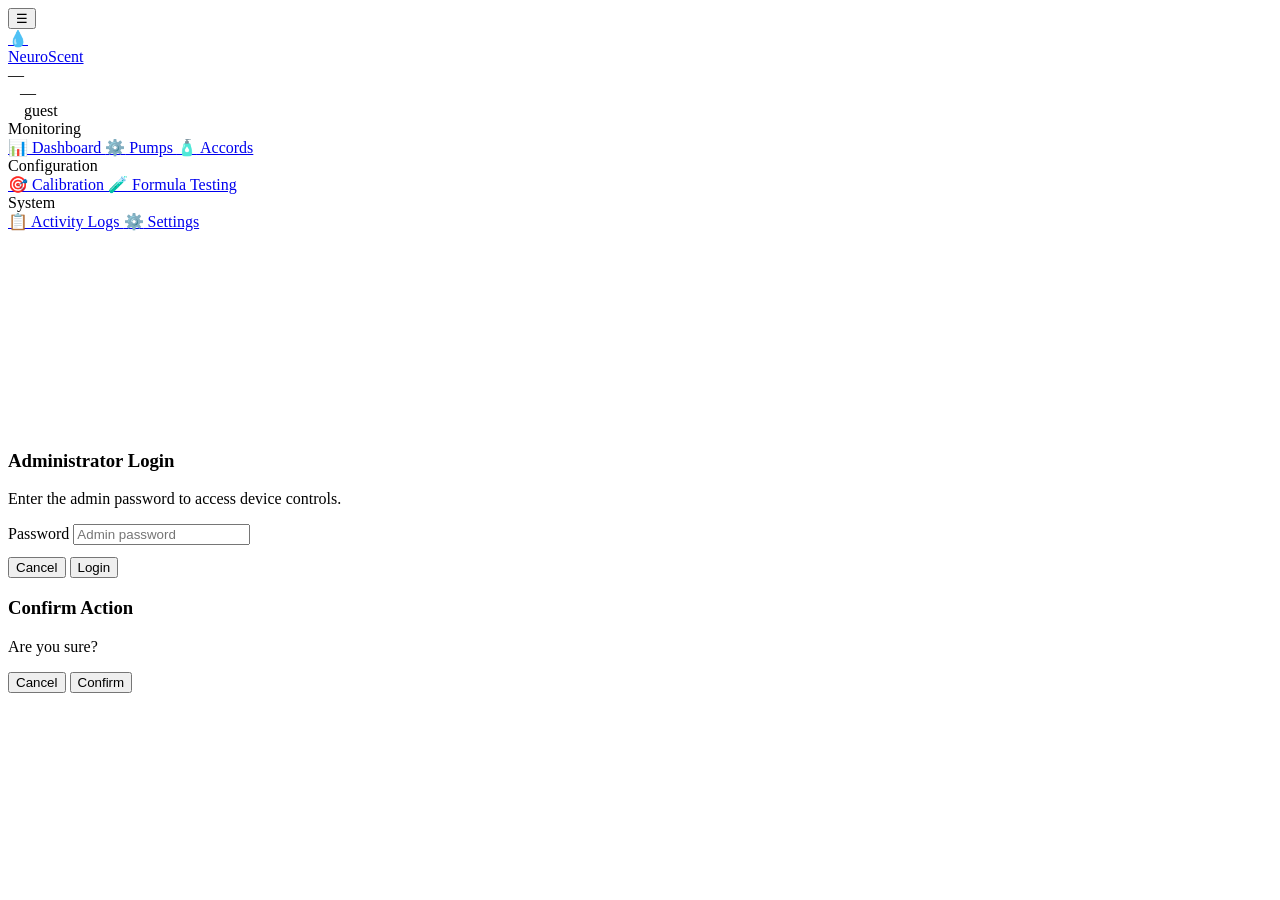
==== data/index.html @ a0322654 "feat(M1-M12): implement complete web management interface Milestones 1-12 implemented on feature/esp" ====
<!DOCTYPE html>
<html lang="en">
<head>
  <meta charset="UTF-8"/>
  <meta name="viewport" content="width=device-width,initial-scale=1.0"/>
  <meta name="description" content="NeuroScent — AI-Powered Perfume Dispenser Management Dashboard"/>
  <meta name="theme-color" content="#0a0c14"/>
  <title>NeuroScent Dashboard</title>
  <link rel="stylesheet" href="/style.css"/>
</head>
<body>
<div class="app-layout" id="app">

  <!-- ====== TOPBAR ====== -->
  <header class="topbar">
    <button class="btn-mobile-menu" id="menu-toggle" title="Toggle menu" onclick="toggleSidebar()">☰</button>
    <a class="topbar-brand" href="#" onclick="navigate('dashboard');return false;">
      <div class="brand-dot">💧</div>
      <span>NeuroScent</span>
    </a>
    <div class="topbar-spacer"></div>
    <div class="topbar-status">
      <div class="status-dot" id="wifi-dot"></div>
      <span id="wifi-label">—</span>
    </div>
    <div class="topbar-status" style="margin-left:12px;">
      <div class="status-dot" id="sys-dot"></div>
      <span id="sys-label">—</span>
    </div>
    <div class="topbar-auth" style="margin-left:16px;">
      <span class="role-badge" id="role-badge">guest</span>
      <button class="btn-login"  id="btn-login"  onclick="showLoginModal()" style="display:none">Login</button>
      <button class="btn-logout" id="btn-logout" onclick="logout()" style="display:none">Logout</button>
    </div>
  </header>

  <!-- ====== SIDEBAR ====== -->
  <aside class="sidebar" id="sidebar">
    <div class="nav-section-label">Monitoring</div>
    <a class="nav-item" data-page="dashboard" href="#" onclick="navigate('dashboard');return false;">
      <span class="nav-icon">📊</span> Dashboard
    </a>
    <a class="nav-item" data-page="pumps" href="#" onclick="navigate('pumps');return false;">
      <span class="nav-icon">⚙️</span> Pumps
    </a>
    <a class="nav-item" data-page="accords" href="#" onclick="navigate('accords');return false;">
      <span class="nav-icon">🧴</span> Accords
    </a>
    <div class="nav-section-label">Configuration</div>
    <a class="nav-item" data-page="calibration" href="#" onclick="navigate('calibration');return false;">
      <span class="nav-icon">🎯</span> Calibration
    </a>
    <a class="nav-item" data-page="formula" href="#" onclick="navigate('formula');return false;">
      <span class="nav-icon">🧪</span> Formula Testing
    </a>
    <div class="nav-section-label">System</div>
    <a class="nav-item" data-page="logs" href="#" onclick="navigate('logs');return false;">
      <span class="nav-icon">📋</span> Activity Logs
    </a>
    <a class="nav-item" data-page="settings" href="#" onclick="navigate('settings');return false;">
      <span class="nav-icon">⚙️</span> Settings
    </a>
  </aside>

  <!-- ====== MAIN CONTENT ====== -->
  <main class="main-content" id="page-content">
    <!-- Injected by app.js -->
    <div class="flex-center" style="height:200px;">
      <div class="spinner"></div>
    </div>
  </main>

</div>

<!-- ====== TOAST CONTAINER ====== -->
<div id="toast-container"></div>

<!-- ====== LOGIN MODAL ====== -->
<div class="modal-overlay hidden" id="login-modal" onclick="if(event.target===this)hideLoginModal()">
  <div class="modal">
    <h3>Administrator Login</h3>
    <p>Enter the admin password to access device controls.</p>
    <div class="form-group">
      <label class="form-label" for="login-pass">Password</label>
      <input class="form-input" type="password" id="login-pass" placeholder="Admin password"
             onkeydown="if(event.key==='Enter')submitLogin()"/>
    </div>
    <div id="login-error" class="text-error hidden" style="font-size:0.85rem;margin-bottom:12px;"></div>
    <div class="modal-actions">
      <button class="btn btn-ghost" onclick="hideLoginModal()">Cancel</button>
      <button class="btn btn-primary" id="login-btn" onclick="submitLogin()">Login</button>
    </div>
  </div>
</div>

<!-- ====== CONFIRM MODAL ====== -->
<div class="modal-overlay hidden" id="confirm-modal" onclick="if(event.target===this)closeConfirm(false)">
  <div class="modal">
    <h3 id="confirm-title">Confirm Action</h3>
    <p id="confirm-body">Are you sure?</p>
    <div class="modal-actions">
      <button class="btn btn-ghost" onclick="closeConfirm(false)">Cancel</button>
      <button class="btn btn-danger" id="confirm-ok" onclick="closeConfirm(true)">Confirm</button>
    </div>
  </div>
</div>

<script src="/app.js"></script>
</body>
</html>
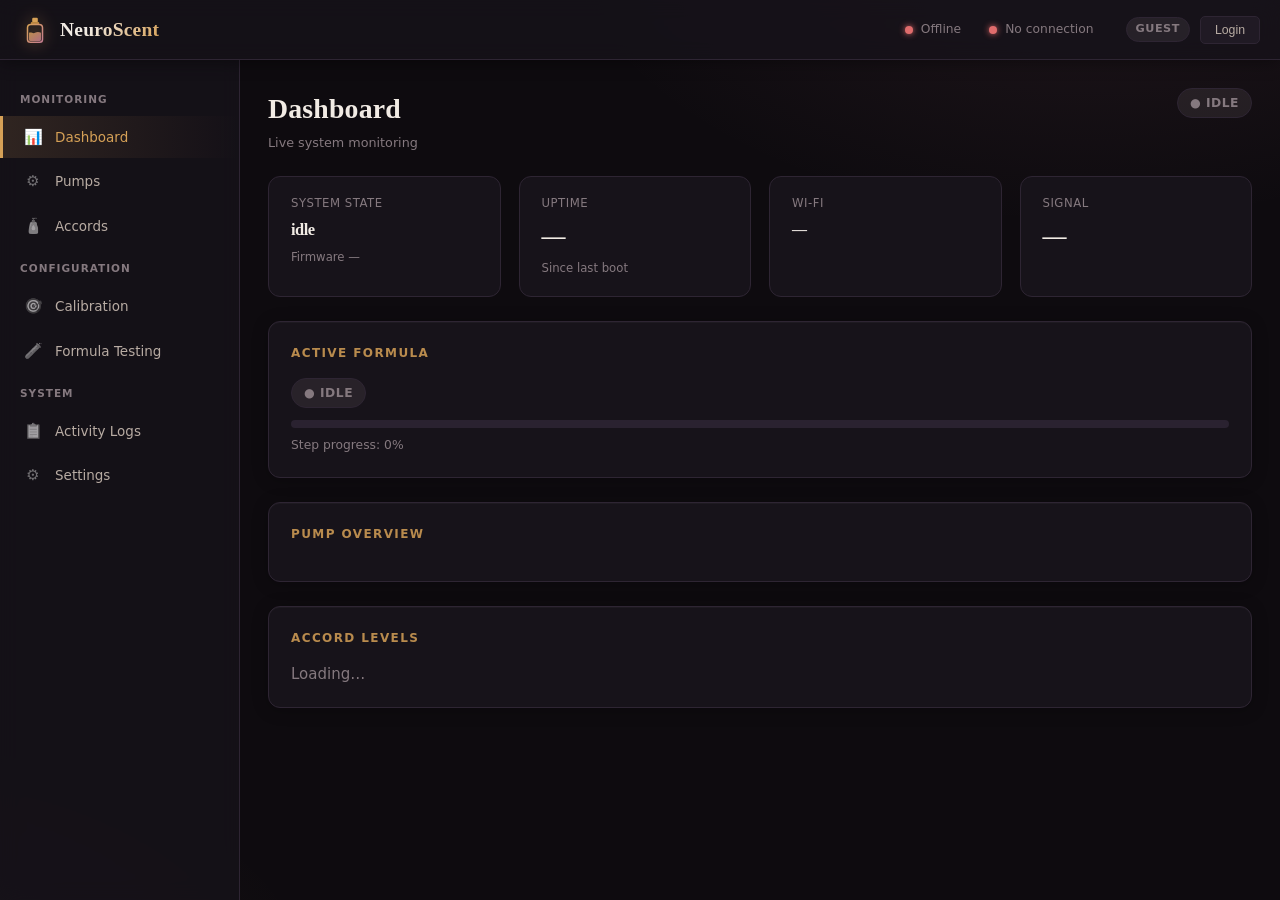
==== commit aa3e6ac0: "fix: pump timing, shared operation lock, web UI fixes and redesign Firmware - OLED test stops on tim" ====
--- a/data/index.html
+++ b/data/index.html
@@ -4,9 +4,9 @@
   <meta charset="UTF-8"/>
   <meta name="viewport" content="width=device-width,initial-scale=1.0"/>
   <meta name="description" content="NeuroScent — AI-Powered Perfume Dispenser Management Dashboard"/>
-  <meta name="theme-color" content="#0a0c14"/>
+  <meta name="theme-color" content="#0e0b0f"/>
   <title>NeuroScent Dashboard</title>
-  <link rel="stylesheet" href="/style.css"/>
+  <link rel="stylesheet" href="style.css"/>
 </head>
 <body>
 <div class="app-layout" id="app">
@@ -15,7 +15,7 @@
   <header class="topbar">
     <button class="btn-mobile-menu" id="menu-toggle" title="Toggle menu" onclick="toggleSidebar()">☰</button>
     <a class="topbar-brand" href="#" onclick="navigate('dashboard');return false;">
-      <div class="brand-dot">💧</div>
+      <div class="brand-dot"><svg viewBox="0 0 32 32" aria-hidden="true"><defs><linearGradient id="ns-g" x1="0" y1="0" x2="1" y2="1"><stop offset="0" stop-color="#d6a157"/><stop offset="1" stop-color="#c77d92"/></linearGradient></defs><rect x="13" y="3" width="6" height="5" rx="1.2" fill="#d6a157"/><rect x="11.5" y="7.5" width="9" height="2.5" rx="1" fill="#b9853f"/><path d="M8 13.5c0-2 1.6-3.5 3.5-3.5h9c1.9 0 3.5 1.5 3.5 3.5V26a3 3 0 0 1-3 3H11a3 3 0 0 1-3-3z" fill="none" stroke="url(#ns-g)" stroke-width="1.6"/><path d="M9.6 19c2.2-1.3 4.4 1.3 6.4 0s4.2-1.3 6.4 0V26a1.6 1.6 0 0 1-1.6 1.6H11.2A1.6 1.6 0 0 1 9.6 26z" fill="url(#ns-g)" opacity=".85"/></svg></div>
       <span>NeuroScent</span>
     </a>
     <div class="topbar-spacer"></div>
@@ -105,6 +105,6 @@
   </div>
 </div>
 
-<script src="/app.js"></script>
+<script src="app.js"></script>
 </body>
 </html>
--- a/data/style.css
+++ b/data/style.css
@@ -0,0 +1,603 @@
+/* ============================================================
+   NeuroScent Dashboard — style.css
+   Dark professional IoT management interface
+   ============================================================ */
+
+:root {
+  --bg:           #0e0b0f;
+  --surface:      #17131a;
+  --surface2:     #201a24;
+  --surface3:     #2a2230;
+  --border:       #2e2533;
+  --border-light: #3d3243;
+  --accent-rgb:   214,161,87;   /* parfum gold */
+  --accent2-rgb:  199,125,146;  /* rose */
+  --success-rgb:  124,192,154;
+  --warn-rgb:     232,145,74;
+  --error-rgb:    224,108,108;
+  --muted-rgb:    133,121,127;
+  --accent:       rgb(var(--accent-rgb));
+  --accent-glow:  rgba(var(--accent-rgb),0.2);
+  --accent-dark:  #b9853f;
+  --accent2:      rgb(var(--accent2-rgb));
+  --success:      rgb(var(--success-rgb));
+  --warn:         rgb(var(--warn-rgb));
+  --error:        rgb(var(--error-rgb));
+  --text:         #f1ebe4;
+  --text-muted:   #85797f;
+  --text-dim:     #b8aca3;
+  --serif:        'Iowan Old Style', 'Palatino Linotype', Palatino, Georgia, serif;
+  --radius:       12px;
+  --radius-sm:    8px;
+  --radius-xs:    5px;
+  --sidebar-w:    240px;
+  --header-h:     60px;
+  --transition:   0.18s ease;
+}
+
+*, *::before, *::after { box-sizing: border-box; margin: 0; padding: 0; }
+html { font-size: 15px; }
+
+body {
+  background: var(--bg);
+  color: var(--text);
+  font-family: -apple-system, BlinkMacSystemFont, 'Segoe UI', system-ui, sans-serif;
+  min-height: 100vh;
+  overflow-x: hidden;
+  line-height: 1.5;
+}
+
+/* ---- Layout ---- */
+.app-layout {
+  display: grid;
+  grid-template-columns: var(--sidebar-w) 1fr;
+  grid-template-rows: var(--header-h) 1fr;
+  min-height: 100vh;
+}
+
+/* ---- Topbar ---- */
+.topbar {
+  grid-column: 1 / -1;
+  background: var(--surface);
+  border-bottom: 1px solid var(--border);
+  display: flex;
+  align-items: center;
+  padding: 0 20px;
+  gap: 16px;
+  position: sticky;
+  top: 0;
+  z-index: 100;
+  box-shadow: 0 2px 16px rgba(0,0,0,0.4);
+}
+
+.topbar-brand {
+  display: flex;
+  align-items: center;
+  gap: 10px;
+  font-weight: 700;
+  font-size: 1.1rem;
+  text-decoration: none;
+  color: var(--text);
+  letter-spacing: -0.3px;
+}
+
+.topbar-brand .brand-dot {
+  width: 28px; height: 28px;
+  background: linear-gradient(135deg, var(--accent), var(--accent2));
+  border-radius: 8px;
+  display: flex;
+  align-items: center;
+  justify-content: center;
+  font-size: 0.9rem;
+  box-shadow: 0 2px 12px rgba(var(--accent-rgb),0.4);
+  flex-shrink: 0;
+}
+
+.topbar-spacer { flex: 1; }
+
+.topbar-status {
+  display: flex;
+  align-items: center;
+  gap: 8px;
+  font-size: 0.82rem;
+  color: var(--text-muted);
+}
+
+.status-dot {
+  width: 8px; height: 8px;
+  border-radius: 50%;
+  background: var(--text-muted);
+  flex-shrink: 0;
+}
+.status-dot.connected { background: var(--success); box-shadow: 0 0 6px var(--success); }
+.status-dot.error { background: var(--error); box-shadow: 0 0 6px var(--error); }
+.status-dot.warn { background: var(--warn); box-shadow: 0 0 6px var(--warn); }
+
+.btn-mobile-menu {
+  display: none;
+  background: none; border: none; color: var(--text);
+  font-size: 1.4rem; cursor: pointer; padding: 4px 8px;
+}
+
+.topbar-auth { display: flex; align-items: center; gap: 10px; }
+
+.btn-login, .btn-logout {
+  background: var(--surface2); border: 1px solid var(--border);
+  color: var(--text-dim); border-radius: var(--radius-xs);
+  padding: 6px 14px; font-size: 0.82rem; cursor: pointer;
+  transition: background var(--transition), border-color var(--transition);
+}
+.btn-login:hover { background: var(--surface3); border-color: var(--accent); color: var(--text); }
+.btn-logout:hover { background: rgba(var(--error-rgb),0.1); border-color: var(--error); color: var(--error); }
+
+.role-badge {
+  font-size: 0.75rem; padding: 3px 9px;
+  border-radius: 20px; font-weight: 600; text-transform: uppercase;
+  letter-spacing: 0.5px;
+}
+.role-badge.admin { background: rgba(var(--accent-rgb),0.15); color: var(--accent); border: 1px solid rgba(var(--accent-rgb),0.3); }
+.role-badge.guest { background: rgba(var(--muted-rgb),0.15); color: var(--text-muted); border: 1px solid var(--border); }
+
+/* ---- Sidebar ---- */
+.sidebar {
+  background: var(--surface);
+  border-right: 1px solid var(--border);
+  padding: 20px 0;
+  display: flex;
+  flex-direction: column;
+  gap: 2px;
+  overflow-y: auto;
+}
+
+.nav-section-label {
+  font-size: 0.7rem;
+  text-transform: uppercase;
+  letter-spacing: 1px;
+  color: var(--text-muted);
+  padding: 12px 20px 6px;
+  font-weight: 600;
+}
+
+.nav-item {
+  display: flex;
+  align-items: center;
+  gap: 12px;
+  padding: 10px 20px;
+  cursor: pointer;
+  border-radius: 0;
+  color: var(--text-dim);
+  font-size: 0.9rem;
+  font-weight: 500;
+  transition: background var(--transition), color var(--transition);
+  border-left: 3px solid transparent;
+  text-decoration: none;
+  user-select: none;
+}
+
+.nav-item .nav-icon { font-size: 1rem; width: 20px; text-align: center; flex-shrink: 0; }
+.nav-item:hover { background: var(--surface2); color: var(--text); }
+.nav-item.active {
+  background: rgba(var(--accent-rgb),0.1);
+  color: var(--accent);
+  border-left-color: var(--accent);
+}
+
+/* ---- Main Content ---- */
+.main-content {
+  overflow-y: auto;
+  padding: 28px;
+  display: flex;
+  flex-direction: column;
+  gap: 24px;
+  background-image:
+    radial-gradient(ellipse at 100% 0%, rgba(var(--accent-rgb),0.04) 0%, transparent 50%);
+}
+
+/* ---- Page Header ---- */
+.page-header {
+  display: flex;
+  align-items: flex-start;
+  justify-content: space-between;
+  gap: 16px;
+  flex-wrap: wrap;
+}
+.page-title { font-size: 1.5rem; font-weight: 700; letter-spacing: -0.5px; }
+.page-sub   { color: var(--text-muted); font-size: 0.85rem; margin-top: 3px; }
+
+/* ---- Cards ---- */
+.card {
+  background: var(--surface);
+  border: 1px solid var(--border);
+  border-radius: var(--radius);
+  padding: 22px;
+  box-shadow: 0 2px 16px rgba(0,0,0,0.25), inset 0 1px 0 rgba(255,255,255,0.03);
+}
+
+.card-title {
+  font-size: 0.8rem;
+  font-weight: 600;
+  text-transform: uppercase;
+  letter-spacing: 0.8px;
+  color: var(--text-muted);
+  margin-bottom: 16px;
+}
+
+.cards-grid {
+  display: grid;
+  gap: 18px;
+  grid-template-columns: repeat(auto-fit, minmax(170px, 1fr));
+}
+
+.stat-card {
+  background: var(--surface);
+  border: 1px solid var(--border);
+  border-radius: var(--radius);
+  padding: 18px 22px;
+  display: flex;
+  flex-direction: column;
+  gap: 6px;
+  transition: border-color var(--transition), box-shadow var(--transition);
+}
+.stat-card:hover { border-color: var(--border-light); box-shadow: 0 4px 20px rgba(0,0,0,0.3); }
+
+.stat-label { font-size: 0.78rem; color: var(--text-muted); text-transform: uppercase; letter-spacing: 0.5px; }
+.stat-value { font-size: 1.6rem; font-weight: 700; letter-spacing: -0.5px; }
+.stat-sub   { font-size: 0.78rem; color: var(--text-muted); }
+
+/* ---- State Badge ---- */
+.state-badge {
+  display: inline-flex; align-items: center; gap: 6px;
+  padding: 5px 12px; border-radius: 20px; font-size: 0.82rem; font-weight: 600;
+  text-transform: uppercase; letter-spacing: 0.5px;
+}
+.state-badge.idle        { background: rgba(var(--muted-rgb),0.15); color: var(--text-muted); border: 1px solid var(--border); }
+.state-badge.dispensing  { background: rgba(var(--accent-rgb),0.15);  color: var(--accent);     border: 1px solid rgba(var(--accent-rgb),0.3); }
+.state-badge.purging     { background: rgba(var(--accent2-rgb),0.15);  color: var(--accent2);            border: 1px solid rgba(var(--accent2-rgb),0.3); }
+.state-badge.calibrating { background: rgba(var(--warn-rgb),0.15);  color: var(--warn);        border: 1px solid rgba(var(--warn-rgb),0.3); }
+.state-badge.error       { background: rgba(var(--error-rgb),0.15);   color: var(--error);       border: 1px solid rgba(var(--error-rgb),0.3); }
+.state-badge.pending     { background: rgba(var(--success-rgb),0.15);  color: var(--success);     border: 1px solid rgba(var(--success-rgb),0.3); }
+
+/* ---- Progress Bar ---- */
+.progress-bar {
+  width: 100%; height: 8px;
+  background: var(--surface3);
+  border-radius: 4px;
+  overflow: hidden;
+}
+.progress-bar .fill {
+  height: 100%;
+  background: linear-gradient(90deg, var(--accent), var(--accent2));
+  border-radius: 4px;
+  transition: width 0.4s ease;
+}
+.progress-bar .fill.warn { background: linear-gradient(90deg, var(--warn), #f2b880); }
+.progress-bar .fill.error { background: linear-gradient(90deg, var(--error), #ec8f8f); }
+
+/* ---- Pump Grid ---- */
+.pumps-grid {
+  display: grid;
+  gap: 14px;
+  grid-template-columns: repeat(auto-fill, minmax(200px, 1fr));
+}
+
+.pump-card {
+  background: var(--surface2);
+  border: 1px solid var(--border);
+  border-radius: var(--radius-sm);
+  padding: 16px;
+  display: flex;
+  flex-direction: column;
+  gap: 10px;
+  transition: border-color var(--transition), box-shadow var(--transition);
+}
+.pump-card.running {
+  border-color: rgba(var(--accent-rgb),0.5);
+  box-shadow: 0 0 16px rgba(var(--accent-rgb),0.15), inset 0 0 0 1px rgba(var(--accent-rgb),0.1);
+  animation: pumpPulse 1.5s ease-in-out infinite;
+}
+.pump-card.low { border-color: rgba(var(--warn-rgb),0.4); }
+
+@keyframes pumpPulse {
+  0%, 100% { box-shadow: 0 0 16px rgba(var(--accent-rgb),0.15); }
+  50% { box-shadow: 0 0 28px rgba(var(--accent-rgb),0.35); }
+}
+
+.pump-header { display: flex; justify-content: space-between; align-items: flex-start; }
+.pump-num    { font-size: 0.78rem; color: var(--text-muted); font-weight: 600; text-transform: uppercase; }
+.pump-name   { font-size: 0.95rem; font-weight: 600; color: var(--text); }
+.pump-ml     { font-size: 0.82rem; color: var(--text-muted); margin-top: 2px; }
+
+.pump-indicator {
+  width: 10px; height: 10px; border-radius: 50%;
+  background: var(--surface3); border: 2px solid var(--border);
+  flex-shrink: 0; margin-top: 3px;
+}
+.pump-indicator.on { background: var(--accent); border-color: var(--accent); box-shadow: 0 0 6px var(--accent); }
+.pump-indicator.low { background: var(--warn); border-color: var(--warn); }
+
+/* ---- Tables ---- */
+.data-table {
+  width: 100%;
+  border-collapse: collapse;
+  font-size: 0.88rem;
+}
+.data-table th {
+  text-align: left; padding: 10px 14px;
+  font-size: 0.72rem; font-weight: 600;
+  text-transform: uppercase; letter-spacing: 0.6px;
+  color: var(--text-muted);
+  border-bottom: 1px solid var(--border);
+}
+.data-table td {
+  padding: 12px 14px;
+  border-bottom: 1px solid var(--border);
+  color: var(--text-dim);
+  vertical-align: middle;
+}
+.data-table tr:last-child td { border-bottom: none; }
+.data-table tr:hover td { background: var(--surface2); }
+
+/* ---- Buttons ---- */
+.btn {
+  display: inline-flex; align-items: center; gap: 6px;
+  padding: 8px 16px; border-radius: var(--radius-xs);
+  font-size: 0.85rem; font-weight: 600; cursor: pointer;
+  border: 1px solid transparent;
+  transition: all var(--transition);
+  text-decoration: none;
+  white-space: nowrap;
+}
+.btn:disabled { opacity: 0.45; cursor: not-allowed; transform: none !important; }
+
+.btn-primary { background: linear-gradient(135deg, var(--accent), var(--accent-dark)); color: #1a1208; border-color: var(--accent); box-shadow: 0 2px 10px rgba(var(--accent-rgb),0.3); }
+.btn-primary:hover:not(:disabled) { background: var(--accent-dark); box-shadow: 0 4px 16px rgba(var(--accent-rgb),0.5); }
+
+.btn-danger  { background: rgba(var(--error-rgb),0.1); color: var(--error); border-color: rgba(var(--error-rgb),0.3); }
+.btn-danger:hover:not(:disabled) { background: rgba(var(--error-rgb),0.2); }
+
+.btn-success { background: rgba(var(--success-rgb),0.1); color: var(--success); border-color: rgba(var(--success-rgb),0.3); }
+.btn-success:hover:not(:disabled) { background: rgba(var(--success-rgb),0.2); }
+
+.btn-ghost { background: transparent; color: var(--text-dim); border-color: var(--border); }
+.btn-ghost:hover:not(:disabled) { background: var(--surface2); color: var(--text); }
+
+.btn-warn { background: rgba(var(--warn-rgb),0.1); color: var(--warn); border-color: rgba(var(--warn-rgb),0.3); }
+.btn-warn:hover:not(:disabled) { background: rgba(var(--warn-rgb),0.2); }
+
+.btn-sm { padding: 5px 12px; font-size: 0.8rem; }
+.btn-lg { padding: 12px 24px; font-size: 1rem; }
+
+/* ---- Form Controls ---- */
+.form-group { display: flex; flex-direction: column; gap: 6px; margin-bottom: 16px; }
+.form-label { font-size: 0.78rem; font-weight: 600; color: var(--text-muted); text-transform: uppercase; letter-spacing: 0.4px; }
+.form-input, .form-select {
+  background: var(--surface2); border: 1px solid var(--border);
+  border-radius: var(--radius-sm); color: var(--text);
+  font-size: 0.9rem; padding: 9px 13px; outline: none;
+  transition: border-color var(--transition), box-shadow var(--transition);
+  width: 100%;
+}
+.form-input:focus, .form-select:focus {
+  border-color: var(--accent); box-shadow: 0 0 0 3px var(--accent-glow);
+}
+.form-hint { font-size: 0.78rem; color: var(--text-muted); }
+
+/* ---- Toast Notifications ---- */
+#toast-container {
+  position: fixed; bottom: 24px; right: 24px;
+  display: flex; flex-direction: column; gap: 10px;
+  z-index: 9999; pointer-events: none;
+}
+.toast {
+  background: var(--surface2); border: 1px solid var(--border);
+  border-radius: var(--radius-sm); padding: 12px 16px;
+  font-size: 0.87rem; max-width: 340px;
+  display: flex; align-items: center; gap: 10px;
+  box-shadow: 0 8px 32px rgba(0,0,0,0.4);
+  animation: slideIn 0.25s ease;
+  pointer-events: all;
+}
+.toast.success { border-color: rgba(var(--success-rgb),0.4); }
+.toast.error   { border-color: rgba(var(--error-rgb),0.4); }
+.toast.info    { border-color: rgba(var(--accent-rgb),0.4); }
+.toast .toast-icon { font-size: 1rem; flex-shrink: 0; }
+.toast.fadeout { animation: slideOut 0.3s ease forwards; }
+
+@keyframes slideIn { from { transform: translateX(120%); opacity: 0; } to { transform: translateX(0); opacity: 1; } }
+@keyframes slideOut { from { opacity: 1; } to { transform: translateX(120%); opacity: 0; } }
+
+/* ---- Modal ---- */
+.modal-overlay {
+  position: fixed; inset: 0;
+  background: rgba(0,0,0,0.7); backdrop-filter: blur(4px);
+  z-index: 1000; display: flex; align-items: center; justify-content: center;
+  padding: 20px;
+}
+.modal {
+  background: var(--surface);
+  border: 1px solid var(--border);
+  border-radius: var(--radius);
+  padding: 28px;
+  max-width: 420px; width: 100%;
+  box-shadow: 0 20px 60px rgba(0,0,0,0.6);
+  animation: modalIn 0.2s ease;
+}
+@keyframes modalIn { from { transform: scale(0.95); opacity: 0; } to { transform: scale(1); opacity: 1; } }
+.modal h3 { font-size: 1.1rem; margin-bottom: 10px; }
+.modal p  { color: var(--text-muted); font-size: 0.88rem; margin-bottom: 20px; line-height: 1.5; }
+.modal-actions { display: flex; gap: 10px; justify-content: flex-end; }
+
+/* ---- Empty State ---- */
+.empty-state {
+  text-align: center; padding: 48px 20px;
+  color: var(--text-muted);
+}
+.empty-state .empty-icon { font-size: 3rem; margin-bottom: 12px; opacity: 0.5; }
+.empty-state h3 { font-size: 1rem; margin-bottom: 6px; color: var(--text-dim); }
+.empty-state p  { font-size: 0.85rem; }
+
+/* ---- Loading Skeleton ---- */
+.skeleton {
+  background: linear-gradient(90deg, var(--surface2) 25%, var(--surface3) 50%, var(--surface2) 75%);
+  background-size: 200% 100%;
+  animation: shimmer 1.5s infinite;
+  border-radius: var(--radius-xs);
+}
+@keyframes shimmer { to { background-position: -200% 0; } }
+
+/* ---- Log Severity ---- */
+.log-info  { color: var(--text-dim); }
+.log-warn  { color: var(--warn); }
+.log-error { color: var(--error); }
+.log-sev   { font-size: 0.72rem; font-weight: 700; text-transform: uppercase; letter-spacing: 0.5px; }
+
+/* ---- Divider ---- */
+.divider { border: none; border-top: 1px solid var(--border); margin: 8px 0; }
+
+/* ---- Misc utils ---- */
+.text-success { color: var(--success); }
+.text-error   { color: var(--error); }
+.text-warn    { color: var(--warn); }
+.text-muted   { color: var(--text-muted); }
+.text-accent  { color: var(--accent); }
+.font-mono    { font-family: 'Fira Code', 'Cascadia Code', monospace; }
+.hidden       { display: none !important; }
+.flex         { display: flex; }
+.flex-center  { display: flex; align-items: center; justify-content: center; }
+.gap-sm       { gap: 8px; }
+.gap-md       { gap: 16px; }
+.mt-auto      { margin-top: auto; }
+.w-full       { width: 100%; }
+
+/* ---- Spinner ---- */
+.spinner {
+  width: 32px; height: 32px;
+  border: 3px solid var(--border);
+  border-top-color: var(--accent);
+  border-radius: 50%;
+  animation: spin 0.8s linear infinite;
+  display: inline-block;
+}
+@keyframes spin { to { transform: rotate(360deg); } }
+
+/* ---- Responsive ---- */
+@media (max-width: 768px) {
+  .app-layout {
+    grid-template-columns: 1fr;
+    grid-template-rows: var(--header-h) 1fr;
+  }
+  .sidebar {
+    position: fixed; top: var(--header-h); left: 0; bottom: 0;
+    width: var(--sidebar-w); z-index: 90;
+    transform: translateX(-100%);
+    transition: transform 0.25s ease;
+  }
+  .sidebar.open { transform: translateX(0); }
+  .btn-mobile-menu { display: block; }
+  .main-content { padding: 16px; }
+  .cards-grid { grid-template-columns: 1fr 1fr; }
+  .pumps-grid { grid-template-columns: 1fr 1fr; }
+}
+@media (max-width: 480px) {
+  .cards-grid  { grid-template-columns: 1fr; }
+  .pumps-grid  { grid-template-columns: 1fr; }
+  .page-title  { font-size: 1.2rem; }
+}
+
+/* ============================================================
+   Perfumery theme — ambient light, serif display, vial pump cards
+   ============================================================ */
+body {
+  background:
+    radial-gradient(60vw 50vh at 85% -10%, rgba(var(--accent2-rgb),0.10), transparent 70%),
+    radial-gradient(50vw 40vh at -10% 110%, rgba(var(--accent-rgb),0.08), transparent 70%),
+    var(--bg);
+  background-attachment: fixed;
+}
+.main-content { background-image: none; }
+.topbar, .sidebar { background: rgba(23,19,26,0.82); backdrop-filter: blur(10px); }
+
+.page-title, .topbar-brand span, .modal h3 {
+  font-family: var(--serif);
+  font-weight: 600;
+  letter-spacing: 0.2px;
+}
+.page-title { font-size: 1.85rem; }
+.topbar-brand span {
+  font-size: 1.3rem;
+  background: linear-gradient(120deg, var(--text) 30%, var(--accent) 100%);
+  -webkit-background-clip: text; background-clip: text; color: transparent;
+}
+.topbar-brand .brand-dot { background: none; box-shadow: none; width: 30px; height: 30px; }
+.topbar-brand .brand-dot svg { width: 100%; height: 100%; filter: drop-shadow(0 0 8px rgba(var(--accent-rgb),0.45)); }
+
+.card-title { color: var(--accent); opacity: 0.85; letter-spacing: 1.4px; }
+.card, .stat-card { transition: border-color var(--transition), transform var(--transition), box-shadow var(--transition); }
+.stat-card:hover { transform: translateY(-2px); border-color: rgba(var(--accent-rgb),0.35); }
+.stat-value { font-family: var(--serif); font-weight: 600; }
+
+.nav-item .nav-icon { filter: grayscale(1); opacity: 0.6; transition: filter var(--transition), opacity var(--transition); }
+.nav-item:hover .nav-icon, .nav-item.active .nav-icon { filter: none; opacity: 1; }
+.nav-item.active { background: linear-gradient(90deg, rgba(var(--accent-rgb),0.14), transparent); }
+
+.progress-bar .fill { background: linear-gradient(90deg, var(--accent), var(--accent2)); }
+
+/* ---- Vial pump cards ---- */
+.pump-card { flex-direction: row; align-items: stretch; gap: 14px; }
+.pump-info { flex: 1; display: flex; flex-direction: column; gap: 4px; min-width: 0; }
+.pump-name { overflow: hidden; text-overflow: ellipsis; white-space: nowrap; font-family: var(--serif); font-size: 1.05rem; }
+.pump-warn { font-size: 0.75rem; color: var(--warn); margin-top: auto; }
+
+.vial {
+  position: relative; flex-shrink: 0;
+  width: 30px; height: 74px; margin-top: 8px;
+  border: 1.5px solid rgba(241,235,228,0.22);
+  border-radius: 6px 6px 12px 12px;
+  background: rgba(255,255,255,0.03);
+  overflow: hidden;
+  box-shadow: inset 0 0 8px rgba(0,0,0,0.5);
+}
+.vial::before { /* neck */
+  content: ""; position: absolute; top: -1px; left: 50%; transform: translateX(-50%);
+  width: 12px; height: 5px; border: 1.5px solid rgba(241,235,228,0.22); border-top: none;
+  border-radius: 0 0 3px 3px; background: var(--surface2); z-index: 2;
+}
+.vial::after { /* glass highlight */
+  content: ""; position: absolute; top: 8px; bottom: 8px; left: 4px; width: 3px;
+  border-radius: 2px; background: rgba(255,255,255,0.12); z-index: 2;
+}
+.liquid {
+  position: absolute; left: 0; right: 0; bottom: 0;
+  background: linear-gradient(180deg, var(--accent), var(--accent2));
+  transition: height 0.6s ease;
+}
+.pump-card.low .liquid { background: linear-gradient(180deg, var(--warn), var(--error)); }
+.pump-card.running .liquid::before { /* sloshing surface */
+  content: ""; position: absolute; top: -5px; left: -50%; width: 200%; height: 10px;
+  background: radial-gradient(ellipse at 25% 100%, transparent 60%, var(--surface2) 62%) 0 0 / 50% 100% repeat-x;
+  animation: slosh 1.4s linear infinite;
+}
+@keyframes slosh { to { transform: translateX(25%); } }
+
+.pump-card.running { border-color: rgba(var(--accent-rgb),0.55); }
+@keyframes pumpPulse {
+  0%, 100% { box-shadow: 0 0 14px rgba(var(--accent-rgb),0.12); }
+  50%      { box-shadow: 0 0 26px rgba(var(--accent-rgb),0.32); }
+}
+
+/* ---- Formula page layout ---- */
+.formula-grid { display: grid; gap: 18px; grid-template-columns: 1fr 1fr; }
+@media (max-width: 900px) { .formula-grid { grid-template-columns: 1fr; } }
+
+@media (max-width: 768px) {
+  .topbar { padding: 0 12px; gap: 10px; }
+  .topbar-status span { display: none; }   /* keep the dots, drop the text */
+  .topbar-status { margin-left: 0 !important; }
+  .topbar-auth { margin-left: 0 !important; }
+  .role-badge { display: none; }
+}
+.main-content { min-width: 0; }  /* let grid content shrink instead of overflowing on phones */
+
+@media (prefers-reduced-motion: reduce) {
+  *, *::before, *::after { animation: none !important; transition: none !important; }
+}
